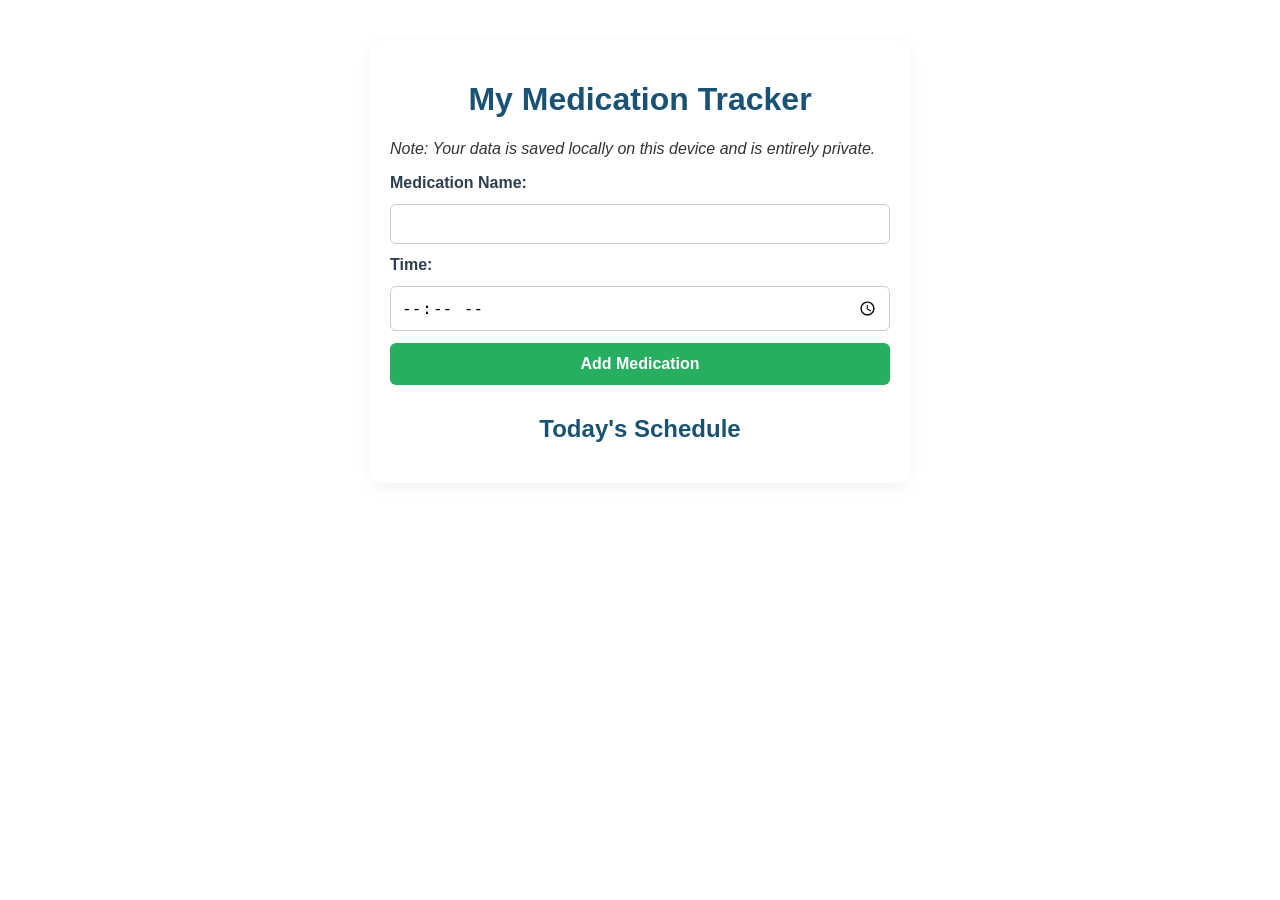
==== index.html @ dc2ebdde "Initial commit: Comleted medMinder" ====
<!DOCTYPE html>
<html lang="en">
<head>
    <meta charset="UTF-8">
    <title>MedMinder</title>
    <link rel="stylesheet" href="style.css">
</head>
<body>
    <h1>My Medication Tracker</h1>
    
    <!-- Privacy Disclaimer -->
    <p><em>Note: Your data is saved locally on this device and is entirely private.</em></p>

    <!-- Input Form -->
    <form id="med-form">
        <label for="med-name">Medication Name:</label>
        <input type="text" id="med-name" required>
        
        <label for="med-time">Time:</label>
        <input type="time" id="med-time" required>
        
        <button type="submit">Add Medication</button>
    </form>

    <!-- Display List -->
    <h2>Today's Schedule</h2>
    <ul id="med-list"></ul>

    <script src="app.js"></script>
</body>
</html>
---- style.css ----
/* Clean, modern resets */
body {
    font-family: 'Segoe UI', Tahoma, Geneva, Verdana, sans-serif;
    background-color: #f0f4f8;
    color: #333;
    max-width: 500px;
    margin: 40px auto;
    padding: 20px;
    background: #ffffff;
    border-radius: 12px;
    box-shadow: 0 4px 15px rgba(0, 0, 0, 0.05);
}

h1, h2 {
    color: #1a5276;
    text-align: center;
}

/* Privacy note styling */
.privacy-note {
    background-color: #e8f4f8;
    border-left: 4px solid #3498db;
    padding: 10px;
    font-size: 0.9rem;
    border-radius: 4px;
    margin-bottom: 20px;
}

/* Form Layout */
form {
    display: flex;
    flex-direction: column;
    gap: 12px;
    margin-bottom: 30px;
}

label {
    font-weight: 600;
    color: #2c3e50;
}

input {
    padding: 10px;
    border: 1px solid #ccc;
    border-radius: 6px;
    font-size: 1rem;
}

input:focus {
    outline: 2px solid #3498db;
}

button {
    background-color: #27ae60;
    color: white;
    padding: 12px;
    border: none;
    border-radius: 6px;
    font-size: 1rem;
    font-weight: bold;
    cursor: pointer;
    transition: background 0.2s;
}

button:hover {
    background-color: #219653;
}

/* List Items */
ul {
    list-style-type: none;
    padding: 0;
}

li {
    background: #f9f9f9;
    padding: 12px;
    margin-bottom: 8px;
    border-radius: 6px;
    border-left: 4px solid #27ae60;
    font-weight: 500;
}
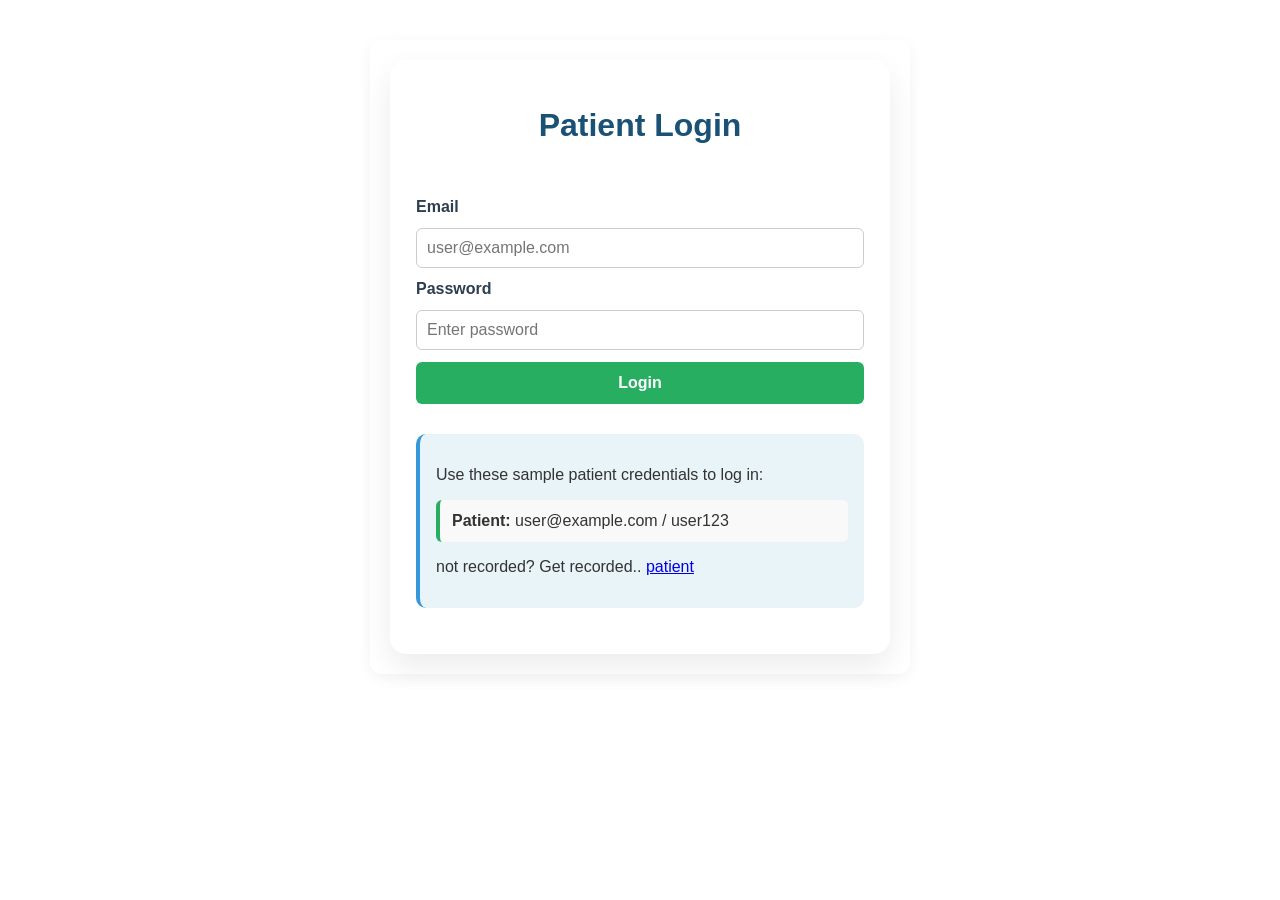
==== commit 140f765f: "Update medication tracker app" ====
--- a/index.html
+++ b/index.html
@@ -1,31 +1,45 @@
-<!DOCTYPE html>
+﻿<!DOCTYPE html>
 <html lang="en">
 <head>
     <meta charset="UTF-8">
-    <title>MedMinder</title>
+    <meta name="viewport" content="width=device-width, initial-scale=1.0">
+    <title>MedMinder Login</title>
     <link rel="stylesheet" href="style.css">
 </head>
 <body>
-    <h1>My Medication Tracker</h1>
-    
-    <!-- Privacy Disclaimer -->
-    <p><em>Note: Your data is saved locally on this device and is entirely private.</em></p>
+    <div class="login-card">
+        <h1>Patient Login</h1>
+        <p class="auth-message" id="auth-message"></p>
 
-    <!-- Input Form -->
-    <form id="med-form">
-        <label for="med-name">Medication Name:</label>
-        <input type="text" id="med-name" required>
-        
-        <label for="med-time">Time:</label>
-        <input type="time" id="med-time" required>
-        
-        <button type="submit">Add Medication</button>
-    </form>
+        <form id="login-form">
+            <input type="hidden" id="role" value="user">
 
-    <!-- Display List -->
-    <h2>Today's Schedule</h2>
-    <ul id="med-list"></ul>
+            <label for="email">Email</label>
+            <input type="email" id="email" placeholder="user@example.com" required>
 
-    <script src="app.js"></script>
+            <label for="password">Password</label>
+            <input type="password" id="password" placeholder="Enter password" required>
+
+            <button type="submit">Login</button>
+        </form>
+
+        <div class="info-card">
+            <p>Use these sample patient credentials to log in:</p>
+            <ul>
+                <li><strong>Patient:</strong> user@example.com / user123</li>
+            </ul>
+            <p>
+                not recorded? Get recorded..
+                <a href="patient.html">patient</a>
+            </p>
+        </div>
+    </div>
+
+    <script src="auth.js"></script>
+    <script>
+        document.addEventListener('DOMContentLoaded', () => {
+            redirectIfAuthenticated();
+        });
+    </script>
 </body>
 </html>
--- a/style.css
+++ b/style.css
@@ -79,4 +79,62 @@
     border-radius: 6px;
     border-left: 4px solid #27ae60;
     font-weight: 500;
-}+}
+
+select {
+    padding: 10px;
+    border: 1px solid #ccc;
+    border-radius: 6px;
+    font-size: 1rem;
+    background: white;
+}
+
+.login-card {
+    max-width: 480px;
+    margin: 0 auto;
+    padding: 26px;
+    background: #ffffff;
+    border-radius: 16px;
+    box-shadow: 0 12px 30px rgba(0, 0, 0, 0.08);
+}
+
+.header-row {
+    display: flex;
+    justify-content: space-between;
+    align-items: center;
+    gap: 16px;
+    margin-bottom: 24px;
+}
+
+.auth-message {
+    min-height: 1.25rem;
+    margin-bottom: 12px;
+    color: #c0392b;
+    font-size: 0.95rem;
+}
+
+.auth-message.success {
+    color: #27ae60;
+}
+
+.logout-btn {
+    background-color: #c0392b;
+    color: white;
+    border: none;
+    padding: 10px 16px;
+    border-radius: 8px;
+    cursor: pointer;
+    font-weight: 600;
+}
+
+.logout-btn:hover {
+    background-color: #a93226;
+}
+
+.info-card {
+    background: #e8f4f8;
+    padding: 16px;
+    border-radius: 10px;
+    border-left: 4px solid #3498db;
+    margin-bottom: 20px;
+}
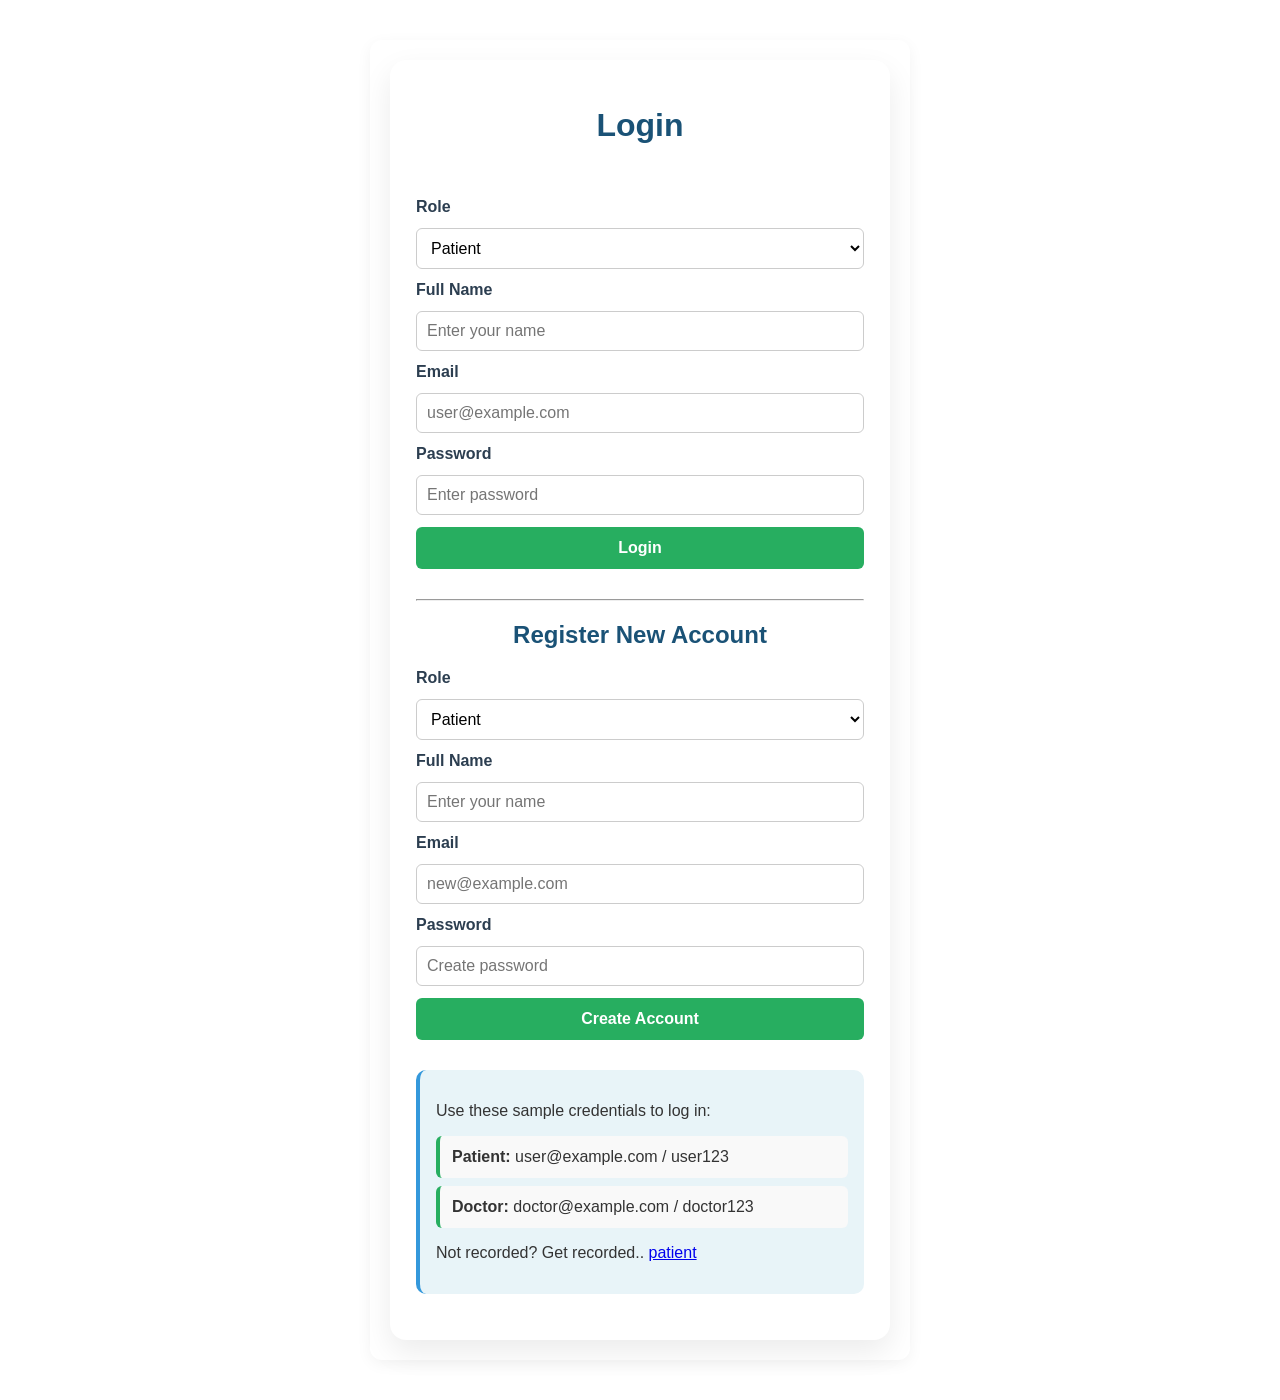
==== commit 122d441b: "Add registration flow and backend integration" ====
--- a/index.html
+++ b/index.html
@@ -8,11 +8,18 @@
 </head>
 <body>
     <div class="login-card">
-        <h1>Patient Login</h1>
+        <h1>Login</h1>
         <p class="auth-message" id="auth-message"></p>
 
         <form id="login-form">
-            <input type="hidden" id="role" value="user">
+            <label for="role">Role</label>
+            <select id="role">
+                <option value="user">Patient</option>
+                <option value="doctor">Doctor</option>
+            </select>
+
+            <label for="name">Full Name</label>
+            <input type="text" id="name" placeholder="Enter your name" required>
 
             <label for="email">Email</label>
             <input type="email" id="email" placeholder="user@example.com" required>
@@ -23,13 +30,36 @@
             <button type="submit">Login</button>
         </form>
 
+        <hr>
+
+        <h2>Register New Account</h2>
+        <form id="register-form">
+            <label for="register-role">Role</label>
+            <select id="register-role">
+                <option value="user">Patient</option>
+                <option value="doctor">Doctor</option>
+            </select>
+
+            <label for="register-name">Full Name</label>
+            <input type="text" id="register-name" placeholder="Enter your name" required>
+
+            <label for="register-email">Email</label>
+            <input type="email" id="register-email" placeholder="new@example.com" required>
+
+            <label for="register-password">Password</label>
+            <input type="password" id="register-password" placeholder="Create password" required>
+
+            <button type="submit">Create Account</button>
+        </form>
+
         <div class="info-card">
-            <p>Use these sample patient credentials to log in:</p>
+            <p>Use these sample credentials to log in:</p>
             <ul>
                 <li><strong>Patient:</strong> user@example.com / user123</li>
+                <li><strong>Doctor:</strong> doctor@example.com / doctor123</li>
             </ul>
             <p>
-                not recorded? Get recorded..
+                Not recorded? Get recorded..
                 <a href="patient.html">patient</a>
             </p>
         </div>
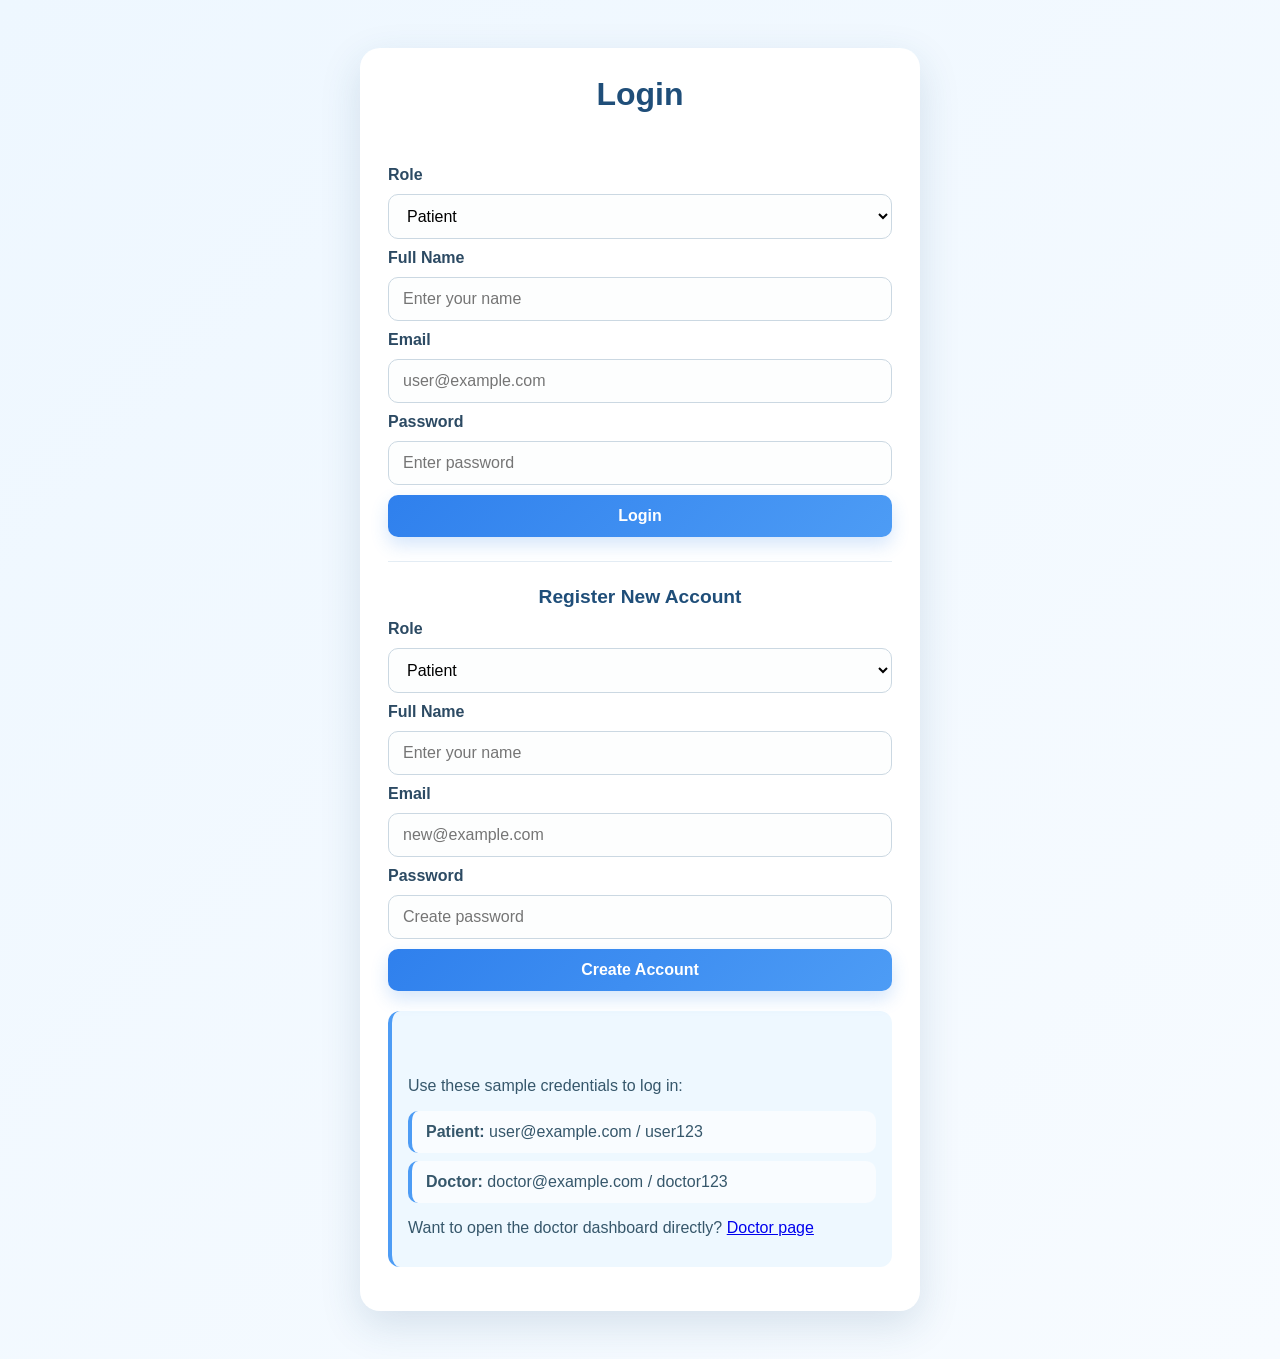
==== commit 1447b671: "Improve navigation and role-based page access" ====
--- a/index.html
+++ b/index.html
@@ -53,14 +53,14 @@
         </form>
 
         <div class="info-card">
+            <p id="page-status" class="auth-message"></p>
             <p>Use these sample credentials to log in:</p>
             <ul>
                 <li><strong>Patient:</strong> user@example.com / user123</li>
                 <li><strong>Doctor:</strong> doctor@example.com / doctor123</li>
             </ul>
             <p>
-                Not recorded? Get recorded..
-                <a href="patient.html">patient</a>
+                Want to open the doctor dashboard directly? <a href="doctor.html">Doctor page</a>
             </p>
         </div>
     </div>
--- a/style.css
+++ b/style.css
@@ -1,101 +1,35 @@
-/* Clean, modern resets */
+
+* {
+    box-sizing: border-box;
+}
+/*body styling*/
 body {
     font-family: 'Segoe UI', Tahoma, Geneva, Verdana, sans-serif;
-    background-color: #f0f4f8;
-    color: #333;
-    max-width: 500px;
-    margin: 40px auto;
-    padding: 20px;
-    background: #ffffff;
-    border-radius: 12px;
-    box-shadow: 0 4px 15px rgba(0, 0, 0, 0.05);
+    margin: 0;
+    min-height: 100vh;
+    background: linear-gradient(135deg, #eef7ff 0%, #f7fbff 100%);
+    color: #244052;
+    padding: 24px;
 }
 
 h1, h2 {
-    color: #1a5276;
+    color: #1f4e79;
     text-align: center;
+    margin-top: 0;
 }
 
-/* Privacy note styling */
-.privacy-note {
-    background-color: #e8f4f8;
-    border-left: 4px solid #3498db;
-    padding: 10px;
-    font-size: 0.9rem;
-    border-radius: 4px;
-    margin-bottom: 20px;
-}
-
-/* Form Layout */
-form {
-    display: flex;
-    flex-direction: column;
-    gap: 12px;
-    margin-bottom: 30px;
-}
-
-label {
-    font-weight: 600;
-    color: #2c3e50;
-}
-
-input {
-    padding: 10px;
-    border: 1px solid #ccc;
-    border-radius: 6px;
-    font-size: 1rem;
-}
-
-input:focus {
-    outline: 2px solid #3498db;
-}
-
-button {
-    background-color: #27ae60;
-    color: white;
-    padding: 12px;
-    border: none;
-    border-radius: 6px;
-    font-size: 1rem;
-    font-weight: bold;
-    cursor: pointer;
-    transition: background 0.2s;
-}
-
-button:hover {
-    background-color: #219653;
-}
-
-/* List Items */
-ul {
-    list-style-type: none;
-    padding: 0;
-}
-
-li {
-    background: #f9f9f9;
-    padding: 12px;
-    margin-bottom: 8px;
-    border-radius: 6px;
-    border-left: 4px solid #27ae60;
-    font-weight: 500;
-}
-
-select {
-    padding: 10px;
-    border: 1px solid #ccc;
-    border-radius: 6px;
-    font-size: 1rem;
-    background: white;
+h2 {
+    font-size: 1.2rem;
+    margin-bottom: 12px;
 }
 
 .login-card {
-    max-width: 480px;
-    margin: 0 auto;
-    padding: 26px;
+    max-width: 560px;
+    margin: 24px auto;
+    padding: 28px;
     background: #ffffff;
-    border-radius: 16px;
-    box-shadow: 0 12px 30px rgba(0, 0, 0, 0.08);
+    border-radius: 20px;
+    box-shadow: 0 14px 40px rgba(31, 78, 121, 0.15);
 }
 
 .header-row {
@@ -103,7 +37,68 @@
     justify-content: space-between;
     align-items: center;
     gap: 16px;
-    margin-bottom: 24px;
+    margin-bottom: 20px;
+}
+
+form {
+    display: flex;
+    flex-direction: column;
+    gap: 10px;
+    margin-bottom: 20px;
+}
+
+label {
+    font-weight: 600;
+    color: #2c4a63;
+}
+
+input,
+select {
+    padding: 12px 14px;
+    border: 1px solid #cbd8e2;
+    border-radius: 10px;
+    font-size: 1rem;
+    background: #fdfefe;
+}
+
+input:focus,
+select:focus {
+    outline: 2px solid #61b0f2;
+    border-color: #61b0f2;
+}
+
+button {
+    background: linear-gradient(135deg, #2f80ed 0%, #4d9cf5 100%);
+    color: white;
+    padding: 12px 14px;
+    border: none;
+    border-radius: 10px;
+    font-size: 1rem;
+    font-weight: 700;
+    cursor: pointer;
+    transition: transform 0.15s ease, box-shadow 0.2s ease;
+    box-shadow: 0 8px 18px rgba(47, 128, 237, 0.2);
+}
+
+button:hover {
+    transform: translateY(-1px);
+    box-shadow: 0 10px 20px rgba(47, 128, 237, 0.25);
+}
+
+hr {
+    border: none;
+    border-top: 1px solid #e4edf4;
+    margin: 24px 0;
+}
+
+.info-card,
+.privacy-note {
+    background: #eef8ff;
+    border-left: 4px solid #4d9cf5;
+    padding: 14px 16px;
+    border-radius: 12px;
+    margin-bottom: 16px;
+    color: #36576b;
 }
 
 .auth-message {
@@ -111,30 +106,50 @@
     margin-bottom: 12px;
     color: #c0392b;
     font-size: 0.95rem;
+    font-weight: 600;
 }
 
 .auth-message.success {
-    color: #27ae60;
+    color: #1f8f4f;
 }
 
 .logout-btn {
-    background-color: #c0392b;
-    color: white;
-    border: none;
-    padding: 10px 16px;
-    border-radius: 8px;
-    cursor: pointer;
-    font-weight: 600;
+    background: linear-gradient(135deg, #e74c3c 0%, #ff6b5a 100%);
+    box-shadow: 0 8px 16px rgba(231, 76, 60, 0.2);
 }
 
-.logout-btn:hover {
-    background-color: #a93226;
+ul {
+    list-style: none;
+    padding: 0;
+    margin: 0;
 }
 
-.info-card {
-    background: #e8f4f8;
-    padding: 16px;
+li {
+    background: #f9fcff;
+    padding: 12px 14px;
+    margin-bottom: 8px;
     border-radius: 10px;
-    border-left: 4px solid #3498db;
-    margin-bottom: 20px;
+    border-left: 4px solid #4d9cf5;
+    font-weight: 500;
 }
+
+#med-list li {
+    display: flex;
+    align-items: center;
+    gap: 8px;
+}
+
+@media (max-width: 600px) {
+    body {
+        padding: 12px;
+    }
+
+    .login-card {
+        padding: 20px;
+    }
+
+    .header-row {
+        flex-direction: column;
+        align-items: flex-start;
+    }
+}
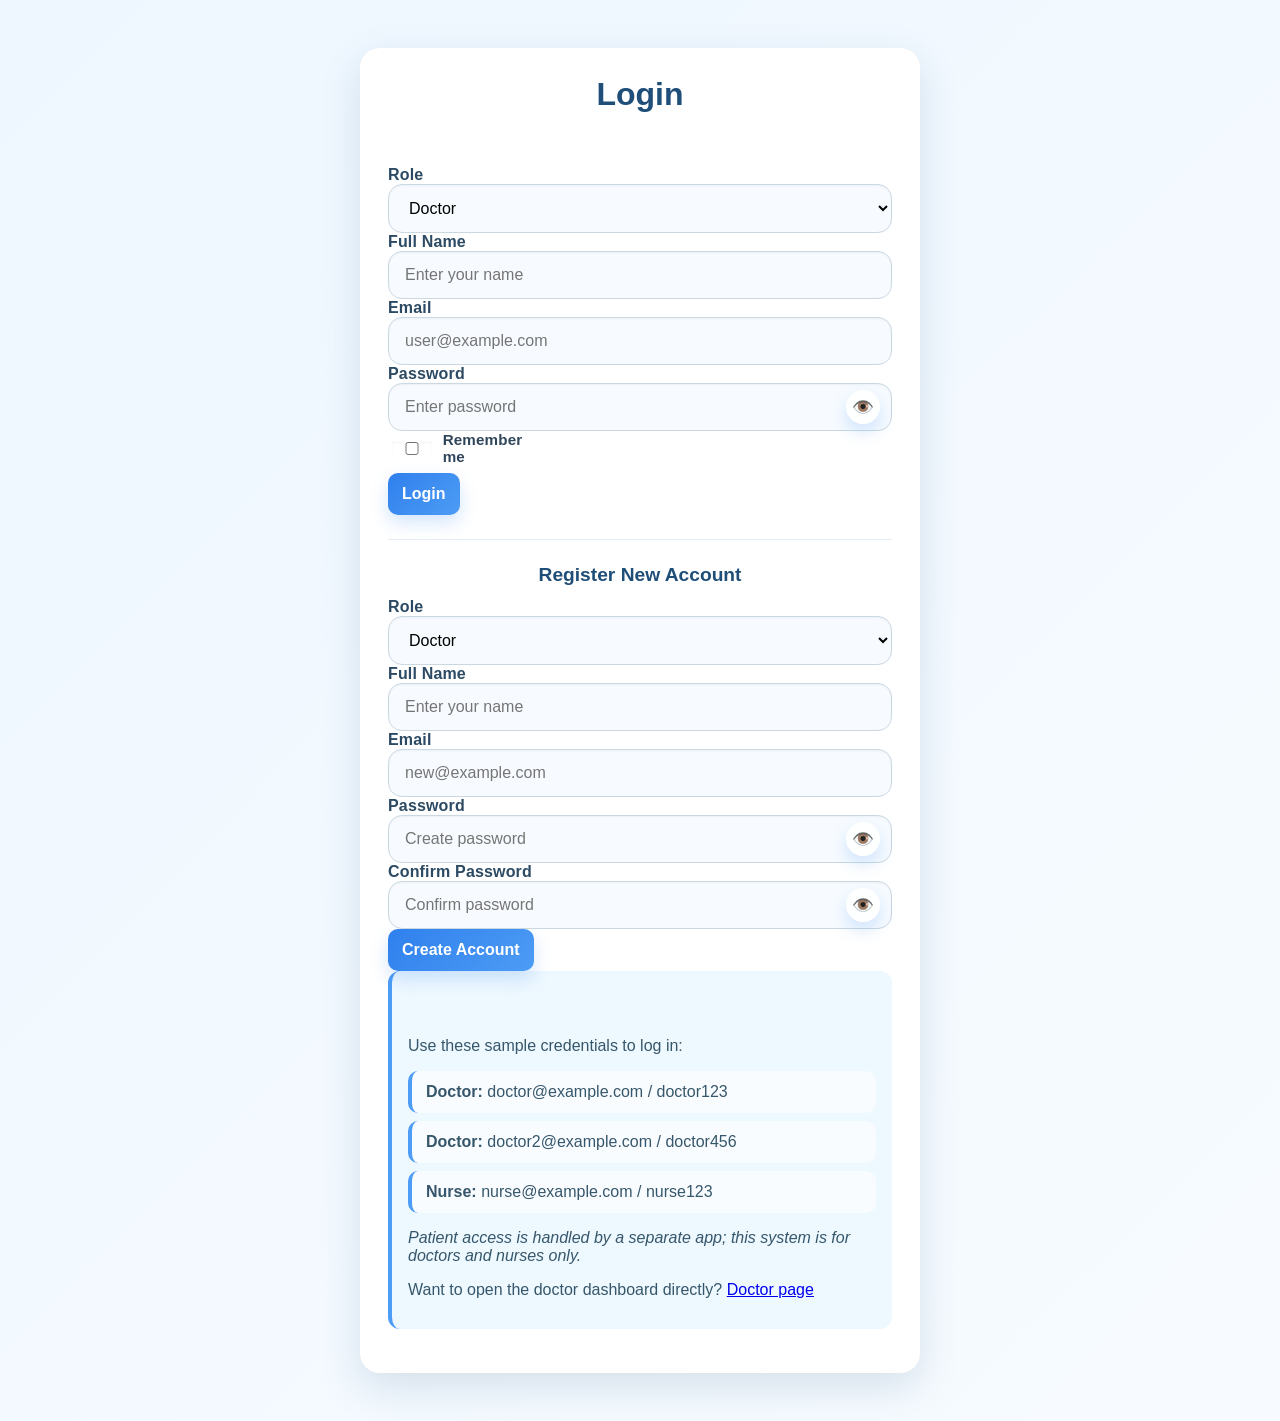
==== commit 1883a2bc: "Update nurse/doctor dashboards, add patient registration, and improve assignment status" ====
--- a/index.html
+++ b/index.html
@@ -11,21 +11,28 @@
         <h1>Login</h1>
         <p class="auth-message" id="auth-message"></p>
 
-        <form id="login-form">
+        <form id="login-form" autocomplete="on">
             <label for="role">Role</label>
             <select id="role">
-                <option value="user">Patient</option>
                 <option value="doctor">Doctor</option>
+                <option value="nurse">Nurse</option>
             </select>
 
             <label for="name">Full Name</label>
-            <input type="text" id="name" placeholder="Enter your name" required>
+            <input type="text" id="name" name="name" autocomplete="name" placeholder="Enter your name" required>
 
             <label for="email">Email</label>
-            <input type="email" id="email" placeholder="user@example.com" required>
+            <input type="email" id="email" name="email" autocomplete="username" placeholder="user@example.com" required>
 
             <label for="password">Password</label>
-            <input type="password" id="password" placeholder="Enter password" required>
+            <div class="password-field">
+                <input type="password" id="password" name="password" autocomplete="current-password" placeholder="Enter password" required>
+                <button type="button" class="password-toggle" data-target="password" aria-label="Show password">👁️</button>
+            </div>
+
+            <div class="remember-row">
+                <label class="checkbox-label"><input type="checkbox" id="remember-me" name="remember-me"> Remember me</label>
+            </div>
 
             <button type="submit">Login</button>
         </form>
@@ -33,21 +40,30 @@
         <hr>
 
         <h2>Register New Account</h2>
-        <form id="register-form">
+        <form id="register-form" autocomplete="on">
             <label for="register-role">Role</label>
             <select id="register-role">
-                <option value="user">Patient</option>
                 <option value="doctor">Doctor</option>
+                <option value="nurse">Nurse</option>
             </select>
 
             <label for="register-name">Full Name</label>
-            <input type="text" id="register-name" placeholder="Enter your name" required>
+            <input type="text" id="register-name" name="register-name" autocomplete="name" placeholder="Enter your name" required>
 
             <label for="register-email">Email</label>
-            <input type="email" id="register-email" placeholder="new@example.com" required>
+            <input type="email" id="register-email" name="register-email" autocomplete="email" placeholder="new@example.com" required>
 
             <label for="register-password">Password</label>
-            <input type="password" id="register-password" placeholder="Create password" required>
+            <div class="password-field">
+                <input type="password" id="register-password" name="register-password" autocomplete="new-password" placeholder="Create password" required>
+                <button type="button" class="password-toggle" data-target="register-password" aria-label="Show password">👁️</button>
+            </div>
+
+            <label for="register-confirm-password">Confirm Password</label>
+            <div class="password-field">
+                <input type="password" id="register-confirm-password" name="register-confirm-password" autocomplete="new-password" placeholder="Confirm password" required>
+                <button type="button" class="password-toggle" data-target="register-confirm-password" aria-label="Show password">👁️</button>
+            </div>
 
             <button type="submit">Create Account</button>
         </form>
@@ -56,9 +72,11 @@
             <p id="page-status" class="auth-message"></p>
             <p>Use these sample credentials to log in:</p>
             <ul>
-                <li><strong>Patient:</strong> user@example.com / user123</li>
                 <li><strong>Doctor:</strong> doctor@example.com / doctor123</li>
+                <li><strong>Doctor:</strong> doctor2@example.com / doctor456</li>
+                <li><strong>Nurse:</strong> nurse@example.com / nurse123</li>
             </ul>
+            <p><em>Patient access is handled by a separate app; this system is for doctors and nurses only.</em></p>
             <p>
                 Want to open the doctor dashboard directly? <a href="doctor.html">Doctor page</a>
             </p>
--- a/style.css
+++ b/style.css
@@ -32,39 +32,347 @@
     box-shadow: 0 14px 40px rgba(31, 78, 121, 0.15);
 }
 
-.header-row {
+.dashboard-page {
+    max-width: 1120px;
+    margin: 0 auto;
+    padding-bottom: 24px;
+}
+
+.dashboard-card {
+    margin: 24px auto;
+    padding: 28px;
+    background: #ffffff;
+    border-radius: 24px;
+    box-shadow: 0 18px 50px rgba(31, 78, 121, 0.12);
+}
+
+.dashboard-header {
     display: flex;
     justify-content: space-between;
+    align-items: flex-start;
+    gap: 20px;
+    margin-bottom: 24px;
+}
+
+.dashboard-header h1 {
+    margin-bottom: 8px;
+    text-align: left;
+}
+
+.page-nav {
+    margin-bottom: 18px;
+}
+
+.page-nav a {
+    color: #1f4e79;
+    text-decoration: none;
+    font-weight: 600;
+}
+
+.page-nav a:hover {
+    text-decoration: underline;
+}
+
+.dashboard-subtitle {
+    color: #516f87;
+    margin: 0;
+}
+
+.stats-grid {
+    display: grid;
+    grid-template-columns: repeat(auto-fit, minmax(200px, 1fr));
+    gap: 16px;
+    margin-bottom: 24px;
+}
+
+.assigned-card {
+    margin-top: 22px;
+    padding: 18px 16px;
+    background: #eef4ff;
+    border: 1px solid #d6e4ff;
+    border-radius: 16px;
+}
+
+.assigned-card h3 {
+    margin: 0 0 10px;
+    color: #1f4e79;
+    font-size: 1rem;
+}
+
+.assigned-patient-list {
+    list-style: none;
+    padding: 0;
+    margin: 0 0 12px;
+}
+
+.assigned-patient-list li {
+    display: flex;
+    justify-content: space-between;
+    align-items: center;
+    padding: 10px 12px;
+    background: #ffffff;
+    border: 1px solid #dfe8f4;
+    border-radius: 10px;
+    margin-bottom: 8px;
+    color: #30465b;
+}
+
+.small-button {
+    border: 1px solid #d1e4ff;
+    background: #ffffff;
+    color: #1f4e79;
+    border-radius: 999px;
+    padding: 8px 12px;
+    font-size: 0.9rem;
+    font-weight: 700;
+    cursor: pointer;
+    transition: background 0.2s ease, transform 0.15s ease;
+}
+
+.small-button:hover {
+    background: #eef6ff;
+    transform: translateY(-1px);
+}
+
+.done-button {
+    border-color: #f2d7d5;
+    color: #b3413b;
+}
+
+.done-button:hover {
+    background: #ffe7e4;
+}
+
+.panel-note {
+    margin: 0;
+    color: #516f87;
+    font-size: 0.95rem;
+}
+
+.stat-card {
+    background: #f4f9ff;
+    border: 1px solid #d5e8ff;
+    border-radius: 18px;
+    padding: 18px 20px;
+    display: flex;
+    flex-direction: column;
+    gap: 10px;
+}
+
+.stat-label {
+    color: #56708c;
+    font-weight: 600;
+}
+
+.stat-card strong {
+    font-size: 1.8rem;
+    color: #1f4e79;
+}
+
+.dashboard-grid {
+    display: grid;
+    grid-template-columns: 1.4fr 1fr;
+    gap: 22px;
+}
+
+.panel-card {
+    background: #f8fbff;
+    border: 1px solid #e6eff8;
+    border-radius: 20px;
+    padding: 24px;
+}
+
+.panel-card h2 {
+    margin-top: 0;
+}
+
+.panel-description {
+    color: #546d82;
+    margin: 0 0 18px;
+    font-size: 0.98rem;
+}
+
+.table-card {
+    background: #f8fbff;
+    border: 1px solid #e6eff8;
+    border-radius: 20px;
+    padding: 20px;
+    margin-bottom: 16px;
+}
+
+.data-grid {
+    display: grid;
+    grid-template-columns: 1fr 1fr;
+    gap: 18px;
+}
+
+.data-table {
+    width: 100%;
+    border-collapse: collapse;
+}
+
+.data-table th,
+.data-table td {
+    padding: 12px 14px;
+    border: 1px solid #dce6f1;
+    text-align: left;
+}
+
+.data-table th {
+    background: #eff6ff;
+    color: #1f4e79;
+}
+
+.status-pill {
+    display: inline-flex;
+    align-items: center;
+    padding: 6px 10px;
+    border-radius: 999px;
+    font-size: 0.9rem;
+    font-weight: 700;
+    gap: 6px;
+}
+
+.status-pill.available {
+    background: #e7f6ff;
+    color: #1f4e79;
+    border: 1px solid #b6deff;
+}
+
+.status-pill.busy {
+    background: #fff2f2;
+    color: #af2f2f;
+    border: 1px solid #f3c3c3;
+}
+
+.panel-note {
+    margin: 0;
+    color: #516f87;
+    font-size: 0.95rem;
+}
+
+.info-card,
+.privacy-note {
+    background: #eef8ff;
+    border-left: 4px solid #4d9cf5;
+    padding: 14px 16px;
+    border-radius: 12px;
+    margin-bottom: 16px;
+    color: #36576b;
+}
+
+ul {
+    list-style: none;
+    padding: 0;
+    margin: 0;
+}
+
+li {
+    background: #f9fcff;
+    padding: 12px 14px;
+    margin-bottom: 8px;
+    border-radius: 10px;
+    border-left: 4px solid #4d9cf5;
+    font-weight: 500;
+}
+
+#med-list li {
+    display: flex;
+    align-items: center;
+    gap: 8px;
+}
+    display: flex;
+    justify-content:space-between;
     align-items: center;
     gap: 16px;
     margin-bottom: 20px;
-}
+
 
 form {
     display: flex;
     flex-direction: column;
-    gap: 10px;
-    margin-bottom: 20px;
+    gap: 16px;
+    margin-bottom: 24px;
 }
 
 label {
-    font-weight: 600;
+    font-weight: 700;
     color: #2c4a63;
+    letter-spacing: 0.01em;
 }
 
 input,
 select {
-    padding: 12px 14px;
+    width: 100%;
+    padding: 14px 16px;
     border: 1px solid #cbd8e2;
-    border-radius: 10px;
+    border-radius: 14px;
     font-size: 1rem;
-    background: #fdfefe;
+    background: #f7fbff;
+    box-shadow: inset 0 1px 2px rgba(15, 45, 76, 0.05);
+    transition: border-color 0.2s ease, box-shadow 0.2s ease, transform 0.15s ease;
+}
+
+input:hover,
+select:hover {
+    border-color: #92b7ff;
 }
 
 input:focus,
 select:focus {
-    outline: 2px solid #61b0f2;
-    border-color: #61b0f2;
+    outline: none;
+    border-color: #4d8dfb;
+    box-shadow: 0 0 0 4px rgba(79, 147, 255, 0.14);
+    transform: translateY(-1px);
+}
+
+.password-field {
+    position: relative;
+}
+
+.password-field input {
+    padding-right: 50px;
+}
+
+.password-toggle {
+    position: absolute;
+    right: 12px;
+    top: 50%;
+    transform: translateY(-50%);
+    border: none;
+    background: rgba(255, 255, 255, 0.9);
+    cursor: pointer;
+    font-size: 1.1rem;
+    padding: 0;
+    width: 34px;
+    height: 34px;
+    display: grid;
+    place-items: center;
+    color: #4d9cf5;
+    border-radius: 50%;
+}
+
+.password-toggle:focus {
+    outline: none;
+    box-shadow: 0 0 0 3px rgba(79, 147, 255, 0.25);
+}
+
+.password-toggle:hover {
+    color: #1f4e79;
+}
+
+.remember-row {
+    display: flex;
+    align-items: center;
+    margin-bottom: 8px;
+}
+
+.checkbox-label {
+    display: inline-flex;
+    align-items: center;
+    gap: 8px;
+    font-size: 0.95rem;
+    color: #30465b;
 }
 
 button {
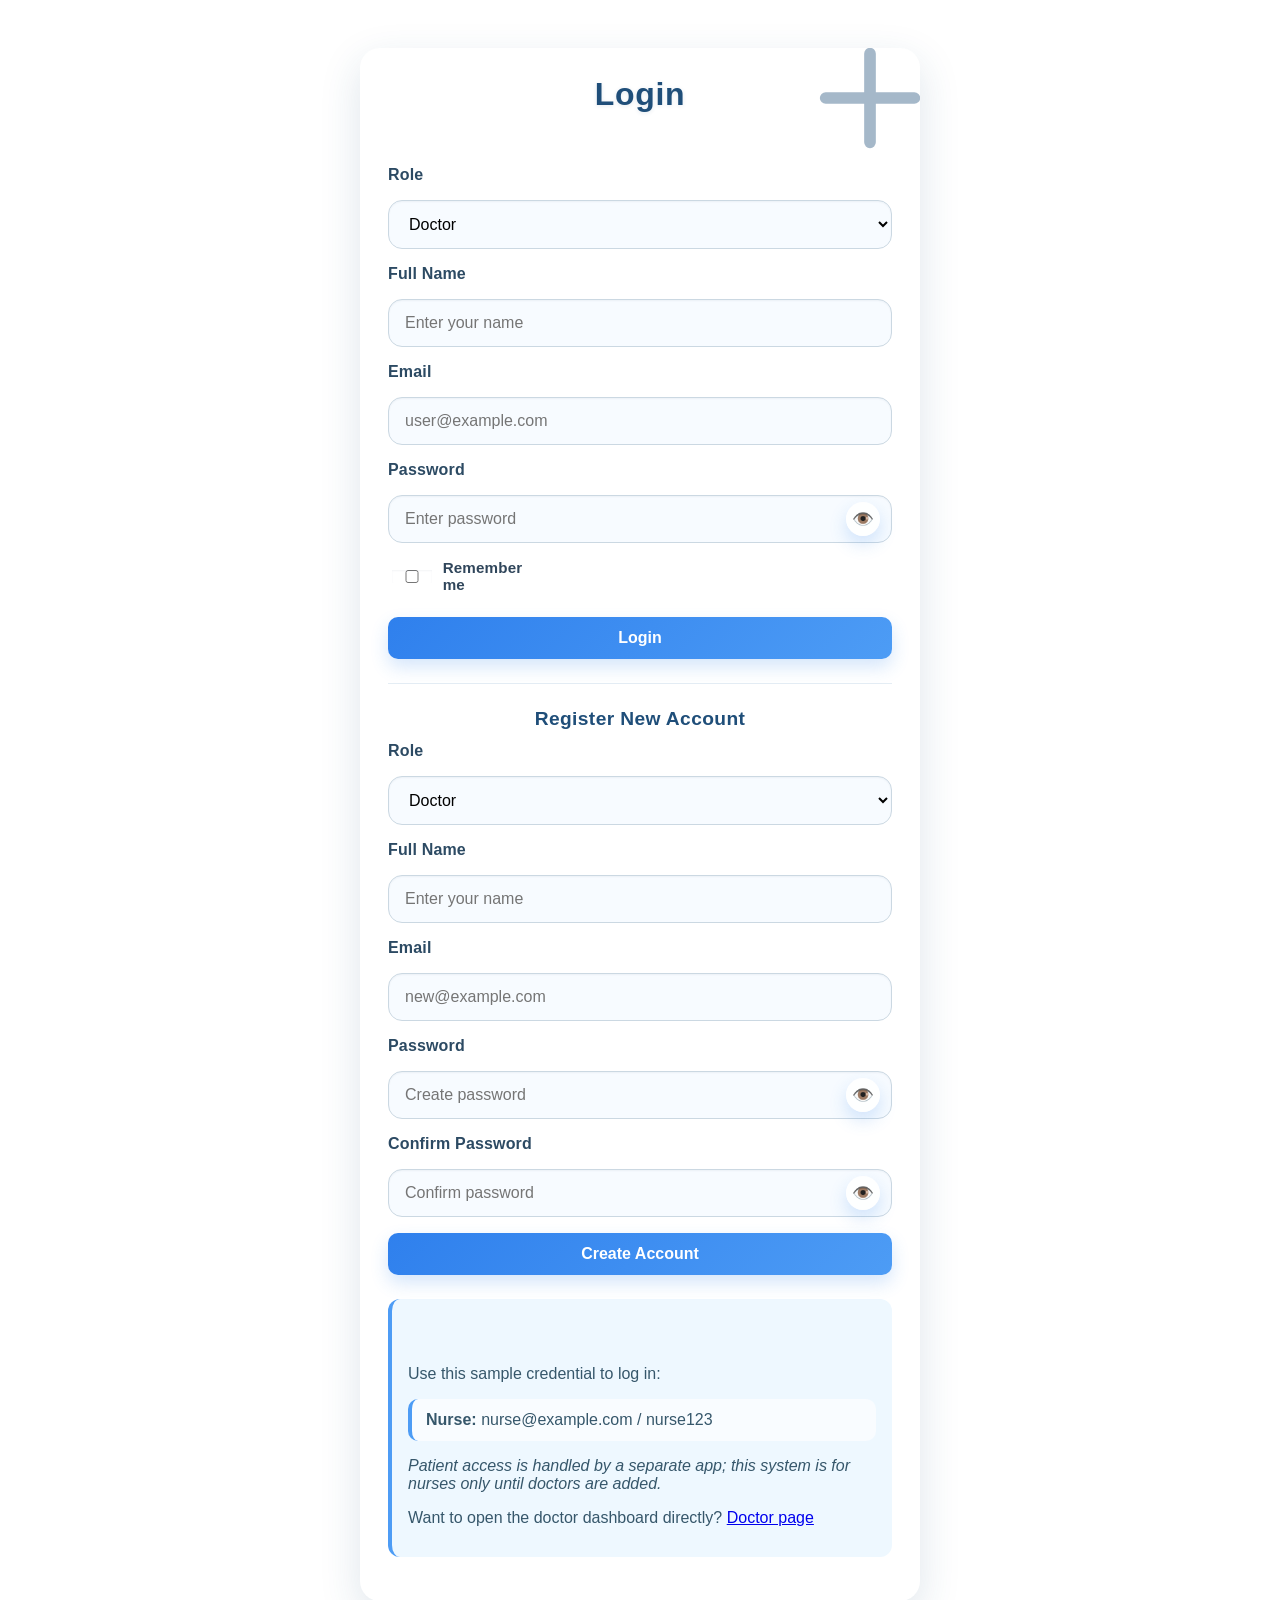
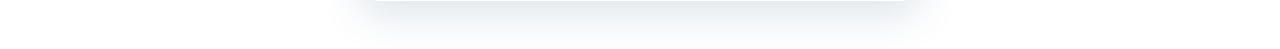
==== commit 5010f9d7: "Initial commit" ====
--- a/index.html
+++ b/index.html
@@ -70,13 +70,11 @@
 
         <div class="info-card">
             <p id="page-status" class="auth-message"></p>
-            <p>Use these sample credentials to log in:</p>
+            <p>Use this sample credential to log in:</p>
             <ul>
-                <li><strong>Doctor:</strong> doctor@example.com / doctor123</li>
-                <li><strong>Doctor:</strong> doctor2@example.com / doctor456</li>
                 <li><strong>Nurse:</strong> nurse@example.com / nurse123</li>
             </ul>
-            <p><em>Patient access is handled by a separate app; this system is for doctors and nurses only.</em></p>
+            <p><em>Patient access is handled by a separate app; this system is for nurses only until doctors are added.</em></p>
             <p>
                 Want to open the doctor dashboard directly? <a href="doctor.html">Doctor page</a>
             </p>
--- a/style.css
+++ b/style.css
@@ -8,6 +8,8 @@
     margin: 0;
     min-height: 100vh;
     background: linear-gradient(135deg, #eef7ff 0%, #f7fbff 100%);
+    background-image: url("data:image/svg+xml,%3Csvg xmlns='http://www.w3.org/2000/svg' width='140' height='140' viewBox='0 0 140 140'%3E%3Cg fill='none' stroke='%231f4e79' stroke-width='6' opacity='0.08'%3E%3Cpath d='M70 20v40M50 40h40'/%3E%3Cpath d='M20 100h30M30 90v20'/%3E%3Cpath d='M100 20h20M110 10v20'/%3E%3Cpath d='M95 80c10 0 20-10 20-20s-10-20-20-20-20 10-20 20 10 20 20 20z'/%3E%3Crect x='30' y='110' width='30' height='10' rx='5'/%3E%3Crect x='80' y='30' width='10' height='30' rx='5'/%3E%3C/svg%3E");
+    background-repeat: repeat;
     color: #244052;
     padding: 24px;
 }
@@ -16,6 +18,11 @@
     color: #1f4e79;
     text-align: center;
     margin-top: 0;
+    letter-spacing: 0.02em;
+}
+
+h1 {
+    text-shadow: 0 1px 4px rgba(31, 78, 121, 0.12);
 }
 
 h2 {
@@ -30,28 +37,57 @@
     background: #ffffff;
     border-radius: 20px;
     box-shadow: 0 14px 40px rgba(31, 78, 121, 0.15);
-}
-
-.dashboard-page {
-    max-width: 1120px;
-    margin: 0 auto;
-    padding-bottom: 24px;
+    position: relative;
+    overflow: hidden;
+}
+.login-card::before {
+    content: '';
+    position: absolute;
+    top: -20px;
+    right: -20px;
+    width: 140px;
+    height: 140px;
+    background: url("data:image/svg+xml,%3Csvg xmlns='http://www.w3.org/2000/svg' viewBox='0 0 120 120'%3E%3Cpath fill='%23ffffff' d='M0 0h120v120H0z'/%3E%3Cpath d='M60 22v76M22 60h76' stroke='%231f4e79' stroke-width='10' stroke-linecap='round'/%3E%3Cpath d='M60 42v36M42 60h36' stroke='%231f4e79' stroke-width='6' stroke-linecap='round'/%3E%3C/svg%3E") no-repeat center/contain;
+    opacity: 0.4;
+    pointer-events: none;
+}
+.login-card:hover {
+    box-shadow: 0 8px 20px rgba(15, 45, 76, 0.05);
+    cursor: pointer;
 }
 
 .dashboard-card {
     margin: 24px auto;
     padding: 28px;
-    background: #ffffff;
+    background: radial-gradient(circle at top left, rgba(224, 244, 255, 0.95), #ffffff 55%);
     border-radius: 24px;
     box-shadow: 0 18px 50px rgba(31, 78, 121, 0.12);
-}
-
-.dashboard-header {
-    display: flex;
-    justify-content: space-between;
-    align-items: flex-start;
-    gap: 20px;
-    margin-bottom: 24px;
+    position: relative;
+    overflow: hidden;
+}
+
+.dashboard-card::after {
+    content: '';
+    position: absolute;
+    right: -40px;
+    top: -40px;
+    width: 180px;
+    height: 180px;
+    background: rgba(31, 78, 121, 0.06);
+    border-radius: 50%;
+    pointer-events: none;
+}
+
+.dashboard-card::before {
+    content: '';
+    position: absolute;
+    left: -20px;
+    bottom: -20px;
+    width: 140px;
+    height: 140px;
+    background: rgba(79, 155, 242, 0.08);
+    border-radius: 50%;
+    pointer-events: none;
 }
 
 .dashboard-header h1 {
@@ -132,6 +168,7 @@
 .small-button:hover {
     background: #eef6ff;
     transform: translateY(-1px);
+    box-shadow: 0 8px rgba(15, 45, 76, 0.05);
 }
 
 .done-button {
@@ -180,6 +217,8 @@
     border: 1px solid #e6eff8;
     border-radius: 20px;
     padding: 24px;
+    background-image: linear-gradient(135deg, rgba(255,255,255,0.85), rgba(232,244,255,0.96));
+    border: 1px solid rgba(150, 190, 255, 0.3);
 }
 
 .panel-card h2 {
@@ -281,12 +320,6 @@
     align-items: center;
     gap: 8px;
 }
-    display: flex;
-    justify-content:space-between;
-    align-items: center;
-    gap: 16px;
-    margin-bottom: 20px;
-
 
 form {
     display: flex;
